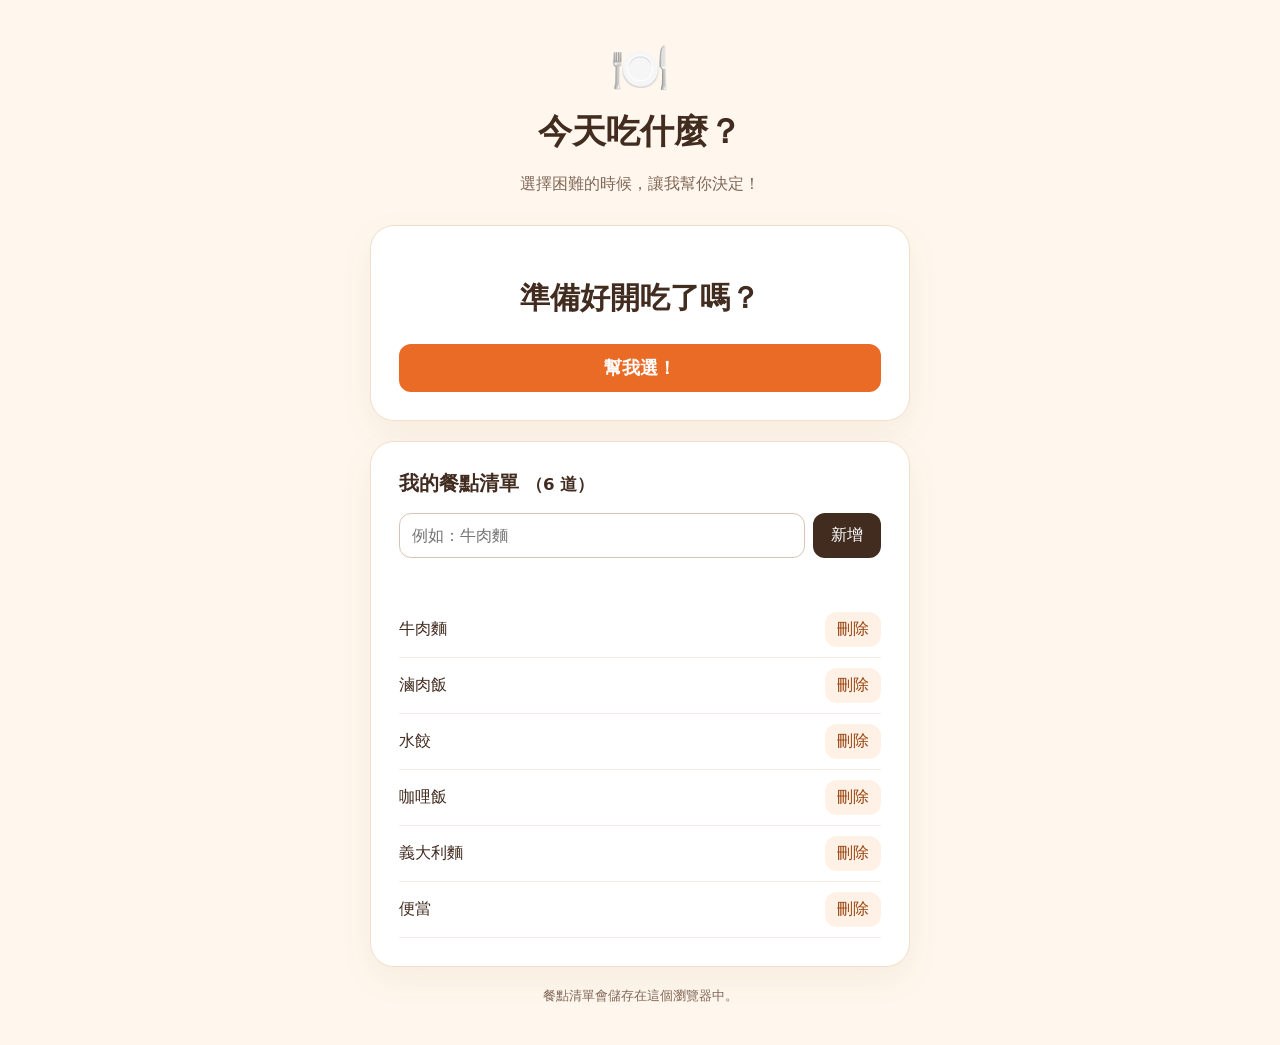
==== index.html @ eea4a156 "Add files via upload" ====
<!DOCTYPE html>
<html lang="zh-Hant">
<head>
  <meta charset="UTF-8">
  <meta name="viewport" content="width=device-width, initial-scale=1.0">
  <title>今天吃什麼？</title>
  <style>
    * { box-sizing: border-box; }
    body { margin: 0; min-height: 100vh; padding: 40px 20px; background: #fff7ed; color: #422c20; font-family: system-ui, sans-serif; }
    main { max-width: 540px; margin: auto; }
    header { text-align: center; margin-bottom: 28px; }
    h1 { font-size: 34px; margin: 12px 0; }
    p { color: #806758; line-height: 1.6; }
    .card { background: white; border: 1px solid #f1dfce; border-radius: 24px; padding: 28px; box-shadow: 0 12px 35px #6d3e1510; margin-bottom: 20px; }
    .draw { text-align: center; }
    #result { font-size: 30px; font-weight: bold; min-height: 90px; display: grid; place-items: center; overflow-wrap: anywhere; }
    button, input { font: inherit; border-radius: 12px; }
    button { cursor: pointer; border: 0; padding: 12px 18px; }
    button:focus-visible, input:focus-visible { outline: 3px solid #8c4a16; outline-offset: 3px; }
    #pick { width: 100%; background: #ea6b26; color: white; font-weight: bold; font-size: 18px; }
    #pick:hover { background: #ce5515; }
    h2 { margin-top: 0; font-size: 20px; }
    form { display: flex; gap: 8px; }
    input { min-width: 0; width: 100%; border: 1px solid #d7c4b6; padding: 12px; }
    form button { background: #422c20; color: white; flex-shrink: 0; }
    #message { font-size: 14px; min-height: 24px; margin: 10px 0; }
    ul { list-style: none; padding: 0; margin: 0; }
    li { display: flex; align-items: center; justify-content: space-between; gap: 12px; padding: 10px 0; border-bottom: 1px solid #f5ece4; }
    li span { overflow-wrap: anywhere; min-width: 0; }
    .remove { background: #fff1e6; color: #98430f; padding: 7px 12px; flex-shrink: 0; }
    footer { text-align: center; color: #806758; font-size: 13px; }
  </style>
</head>
<body>
  <main>
    <header><div style="font-size:48px" aria-hidden="true">🍽️</div><h1>今天吃什麼？</h1><p>選擇困難的時候，讓我幫你決定！</p></header>
    <section class="card draw" aria-label="隨機選餐點">
      <div id="result" role="status" aria-live="polite">準備好開吃了嗎？</div>
      <button id="pick" type="button">幫我選！</button>
    </section>
    <section class="card">
      <h2>我的餐點清單 <small id="count"></small></h2>
      <form id="add-form">
        <input id="meal-input" aria-label="餐點名稱" placeholder="例如：牛肉麵" maxlength="30" required>
        <button type="submit">新增</button>
      </form>
      <p id="message" role="status" aria-live="polite"></p>
      <ul id="meals"></ul>
    </section>
    <footer>餐點清單會儲存在這個瀏覽器中。</footer>
  </main>
  <script>
    const defaults = ['牛肉麵', '滷肉飯', '水餃', '咖哩飯', '義大利麵', '便當'];
    const key = 'what-to-eat-meals-v1';
    let meals = [...defaults];
    try {
      const stored = JSON.parse(localStorage.getItem(key));
      if (Array.isArray(stored) && stored.every(item => typeof item === 'string' && item.trim() && item.length <= 30)) meals = stored;
    } catch (_) {}
    const list = document.getElementById('meals');
    const result = document.getElementById('result');
    const message = document.getElementById('message');
    const input = document.getElementById('meal-input');
    function save() {
      try { localStorage.setItem(key, JSON.stringify(meals)); }
      catch (_) { message.textContent = '目前無法儲存，重新整理後可能會重設清單。'; }
    }
    function render() {
      list.replaceChildren();
      document.getElementById('count').textContent = `（${meals.length} 道）`;
      if (!meals.length) {
        const empty = document.createElement('li');
        empty.textContent = '清單是空的，先新增一道餐點吧！';
        list.append(empty);
      }
      meals.forEach((meal, index) => {
        const row = document.createElement('li');
        const label = document.createElement('span');
        label.textContent = meal;
        const remove = document.createElement('button');
        remove.type = 'button';
        remove.className = 'remove';
        remove.textContent = '刪除';
        remove.setAttribute('aria-label', `刪除${meal}`);
        remove.addEventListener('click', () => {
          meals.splice(index, 1);
          message.textContent = `已刪除「${meal}」。`;
          result.textContent = '準備好開吃了嗎？';
          save(); render();
        });
        row.append(label, remove); list.append(row);
      });
    }
    document.getElementById('pick').addEventListener('click', () => {
      result.textContent = meals.length ? meals[Math.floor(Math.random() * meals.length)] : '先新增餐點吧！';
    });
    document.getElementById('add-form').addEventListener('submit', event => {
      event.preventDefault();
      const meal = input.value.trim();
      if (!meal) { message.textContent = '請輸入餐點名稱。'; return; }
      if (meals.includes(meal)) { message.textContent = '這道餐點已經在清單裡了！'; return; }
      meals.push(meal);
      input.value = '';
      message.textContent = `已新增「${meal}」。`;
      save(); render(); input.focus();
    });
    render();
  </script>
</body>
</html>
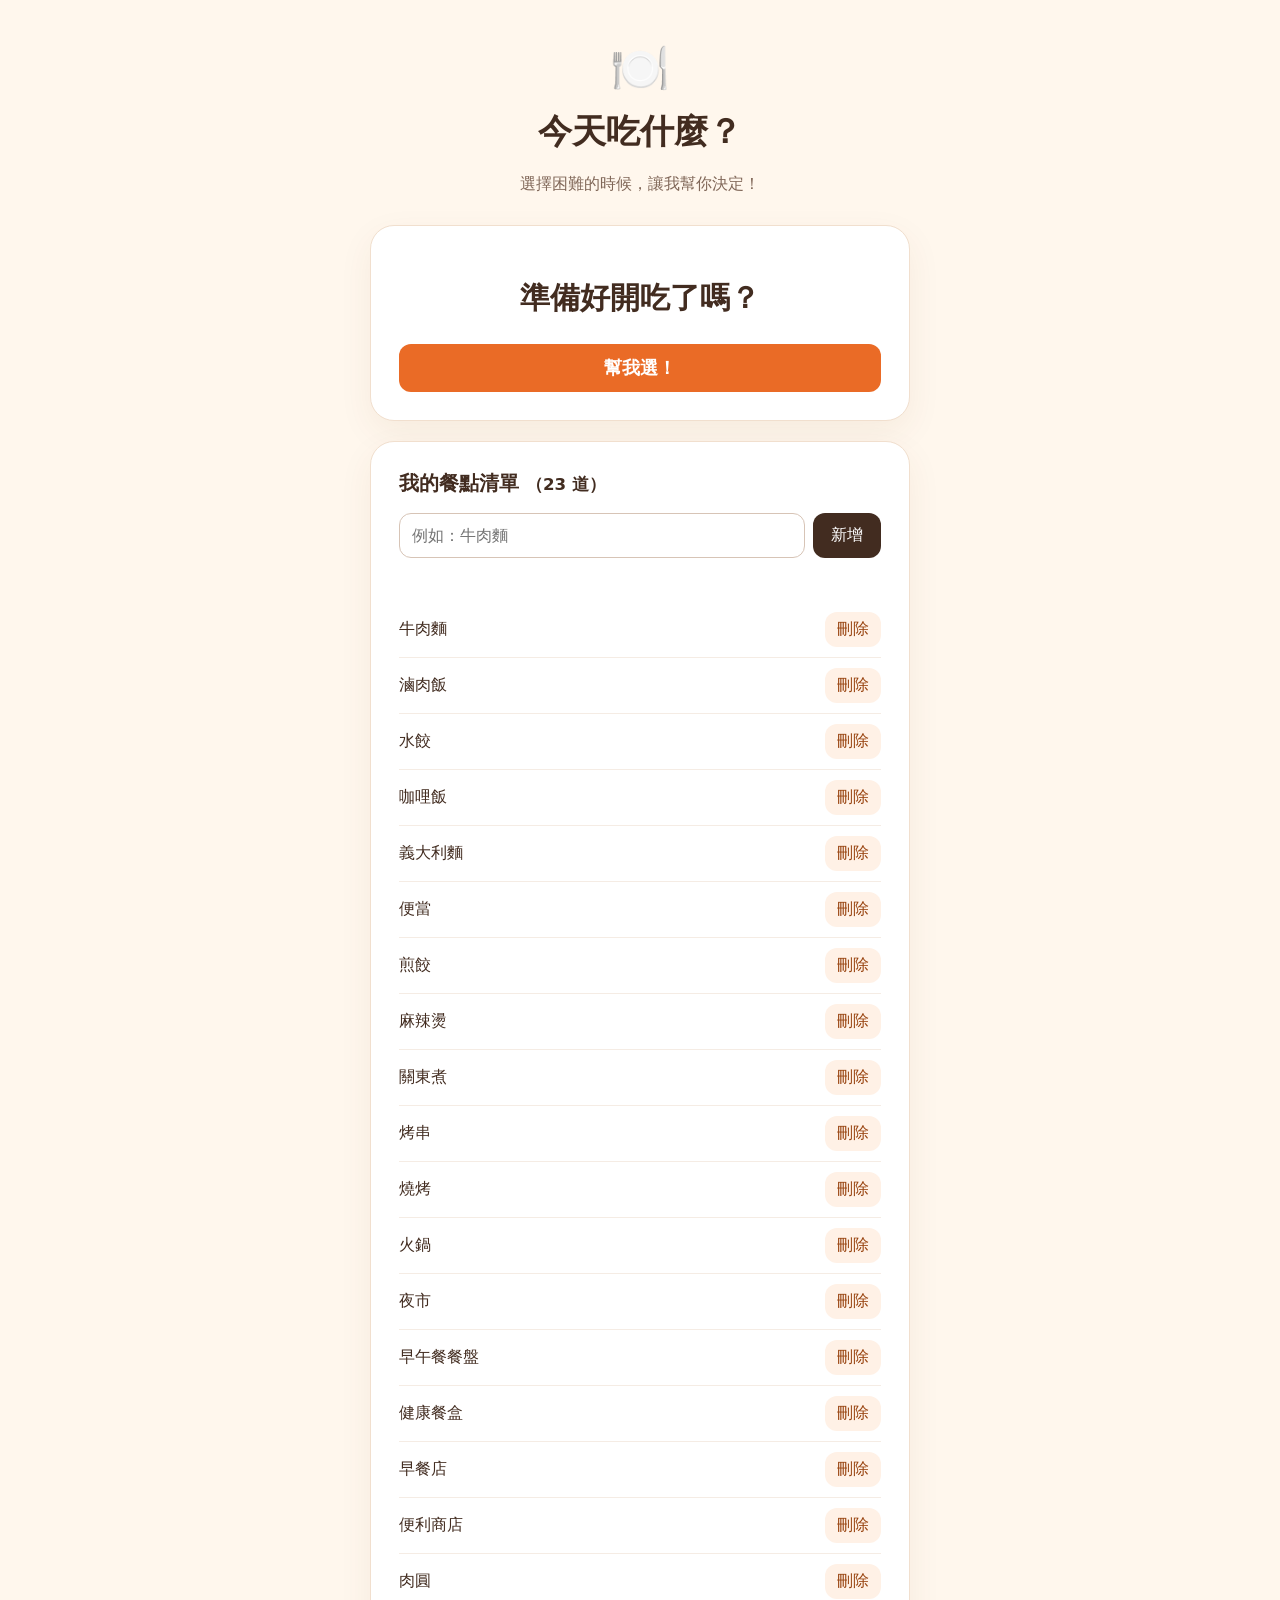
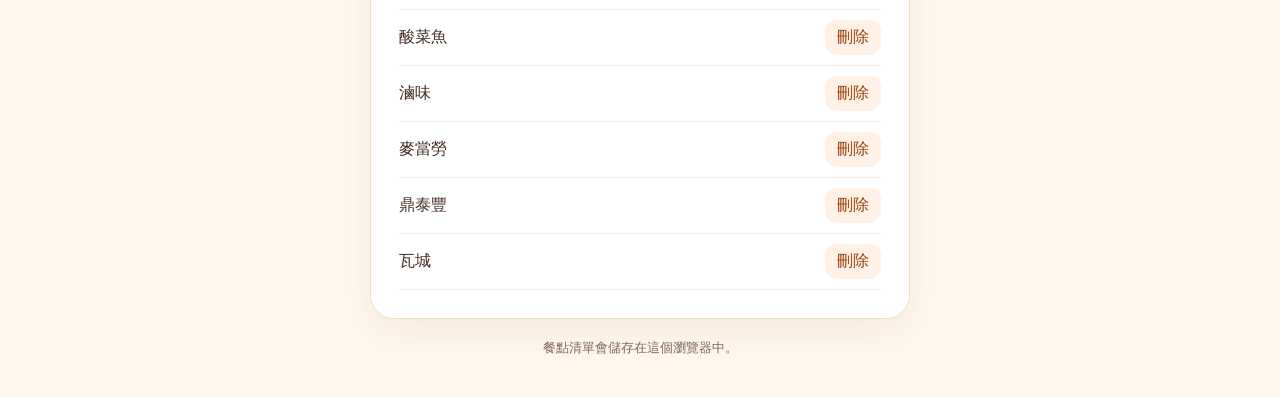
==== commit 4fb183fe: "Add 17 meal options and preserve existing saved lists" ====
--- a/index.html
+++ b/index.html
@@ -50,12 +50,19 @@
     <footer>餐點清單會儲存在這個瀏覽器中。</footer>
   </main>
   <script>
-    const defaults = ['牛肉麵', '滷肉飯', '水餃', '咖哩飯', '義大利麵', '便當'];
+    const addedMeals = ['煎餃', '麻辣燙', '關東煮', '烤串', '燒烤', '火鍋', '夜市', '早午餐餐盤', '健康餐盒', '早餐店', '便利商店', '肉圓', '酸菜魚', '滷味', '麥當勞', '鼎泰豐', '瓦城'];
+    const defaults = ['牛肉麵', '滷肉飯', '水餃', '咖哩飯', '義大利麵', '便當', ...addedMeals];
     const key = 'what-to-eat-meals-v1';
     let meals = [...defaults];
     try {
       const stored = JSON.parse(localStorage.getItem(key));
       if (Array.isArray(stored) && stored.every(item => typeof item === 'string' && item.trim() && item.length <= 30)) meals = stored;
+      // 舊版清單只補入這次新增的選項一次，保留使用者自己的餐點。
+      if (localStorage.getItem(key + '-options-20261006') !== '1') {
+        meals = [...new Set([...meals, ...addedMeals])];
+        localStorage.setItem(key, JSON.stringify(meals));
+        localStorage.setItem(key + '-options-20261006', '1');
+      }
     } catch (_) {}
     const list = document.getElementById('meals');
     const result = document.getElementById('result');
